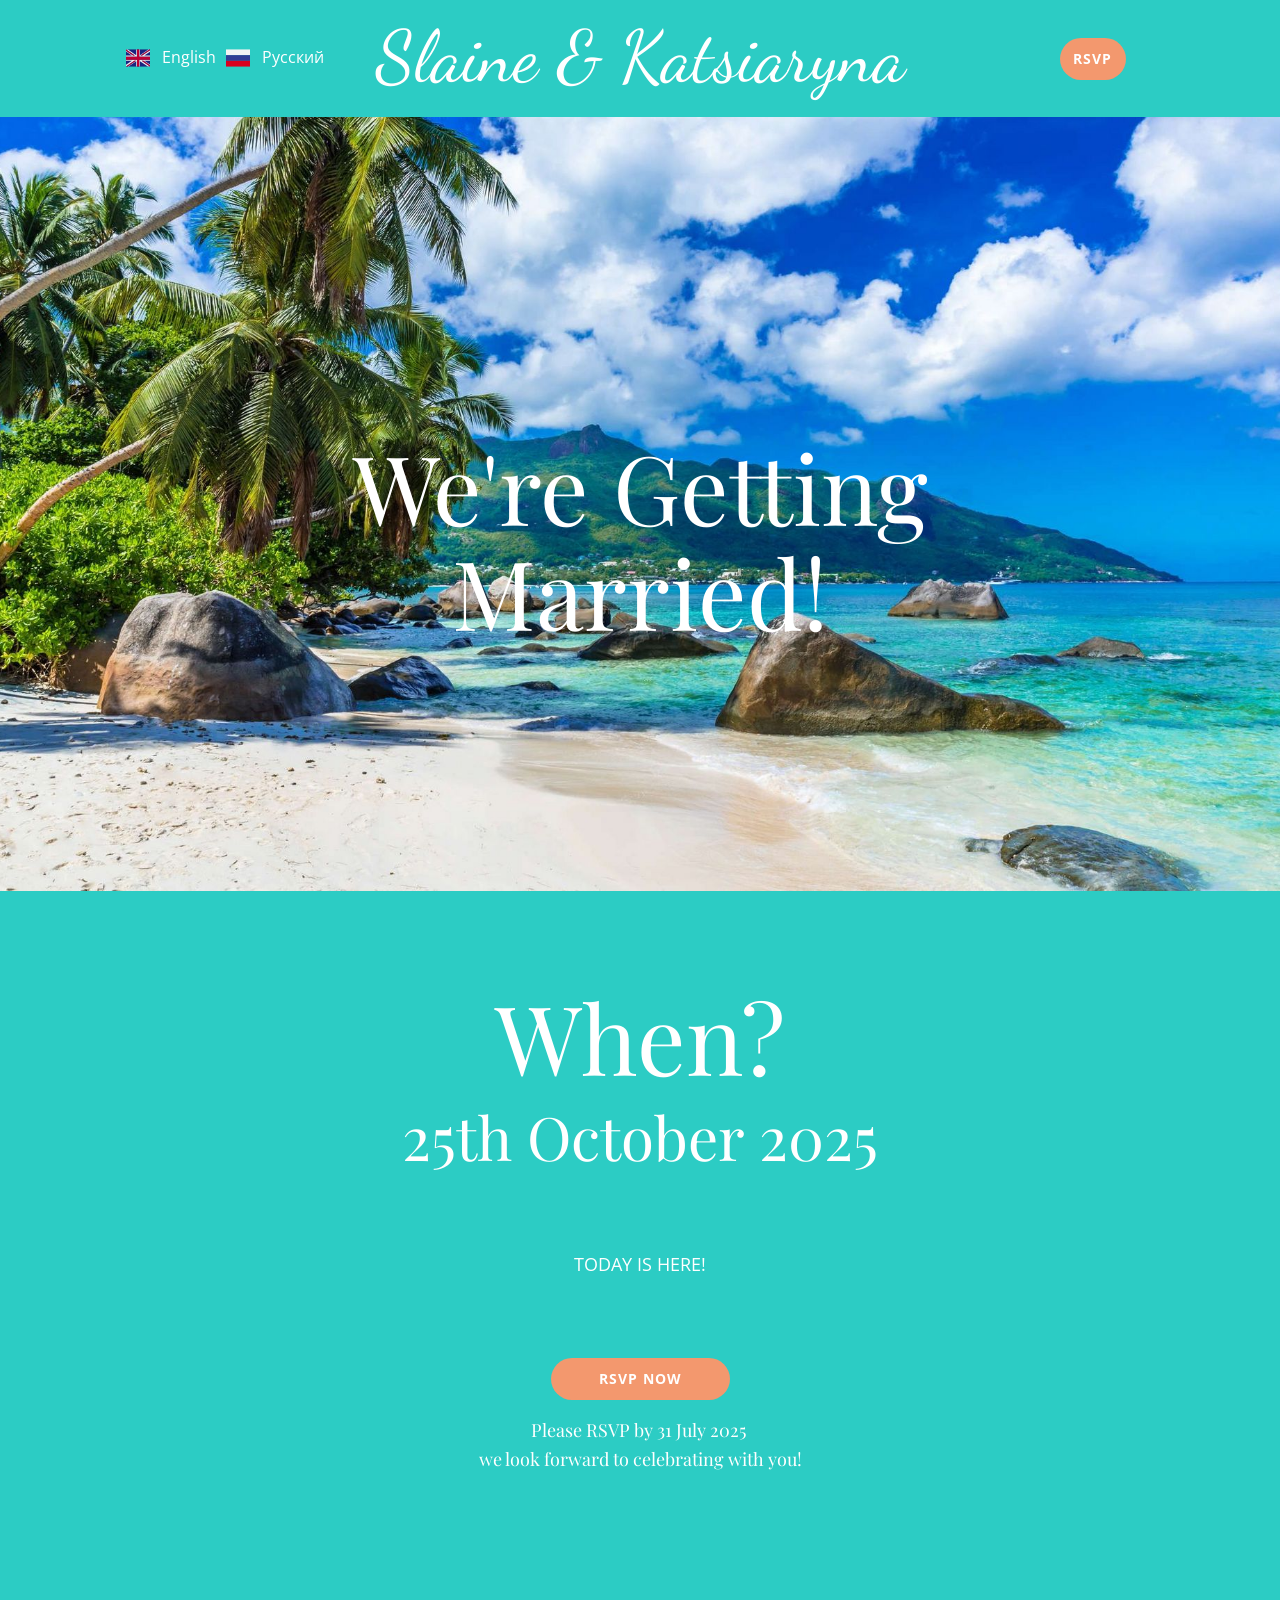
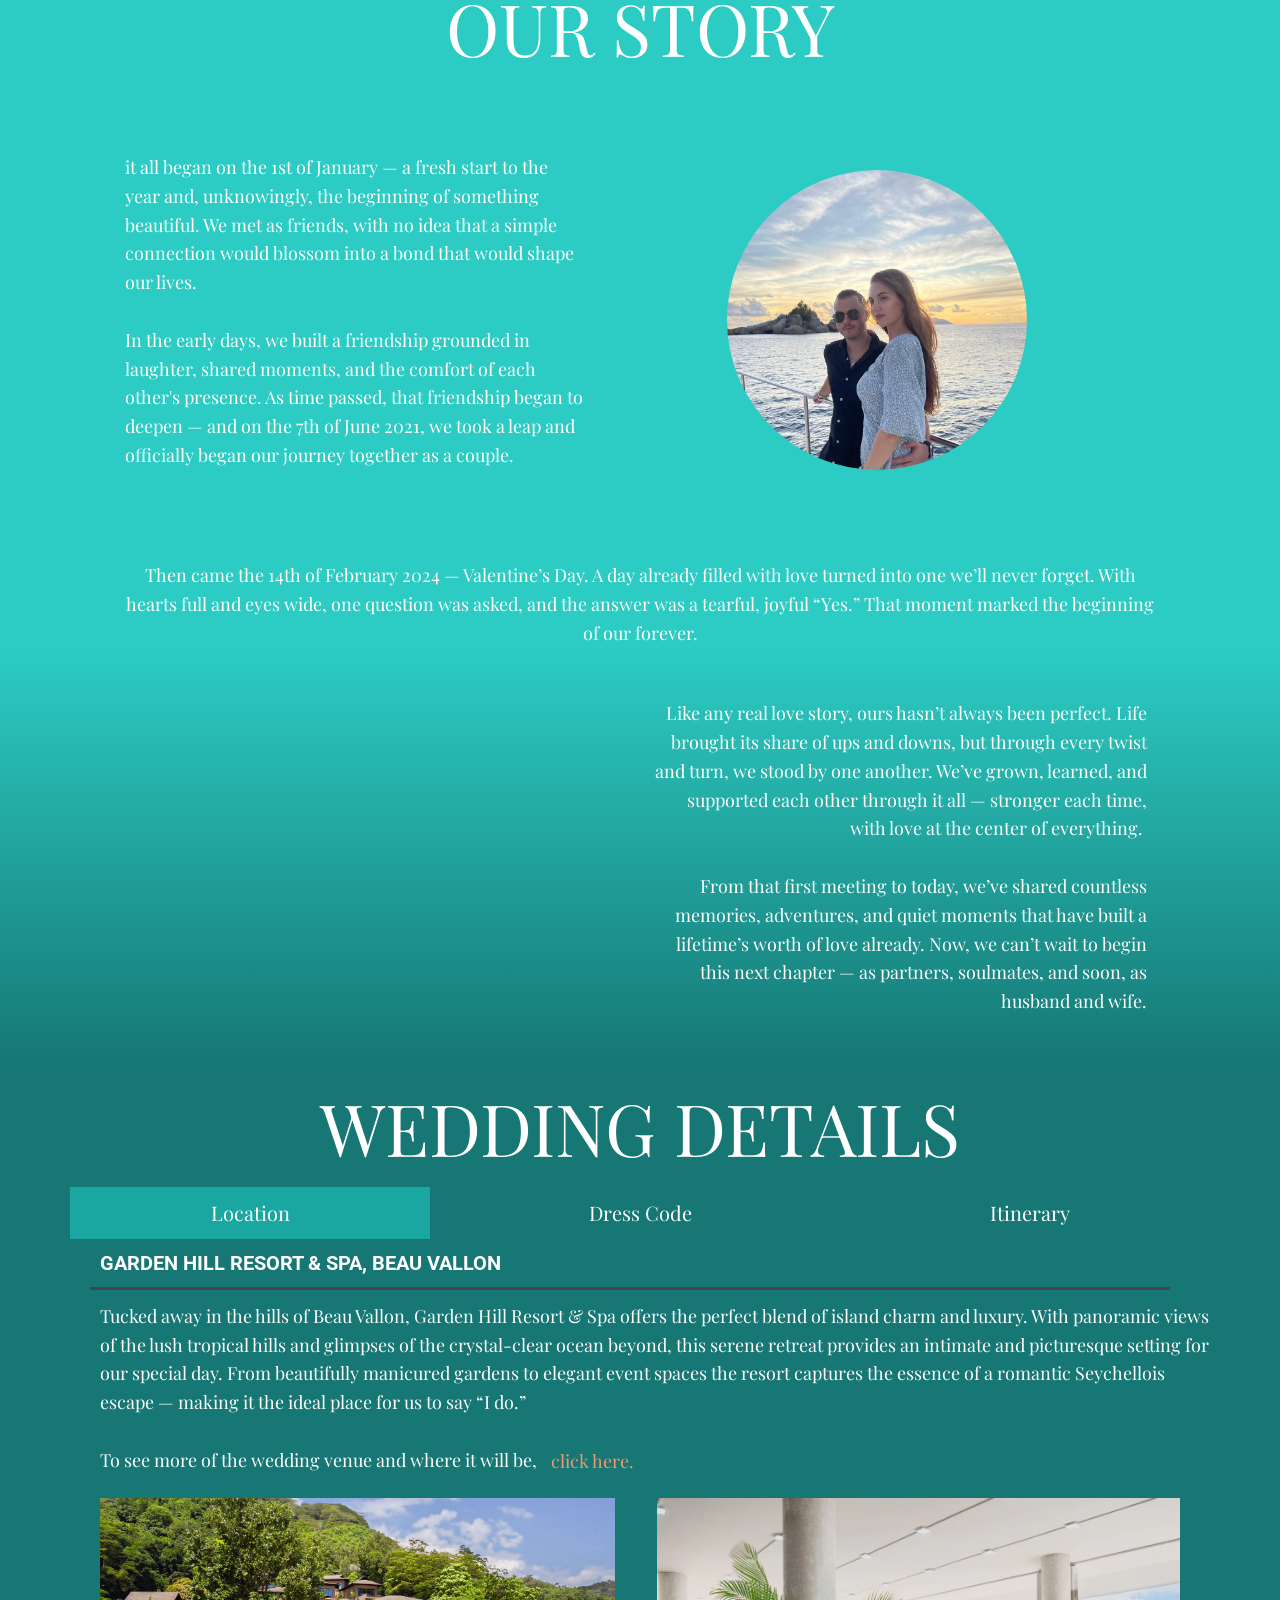
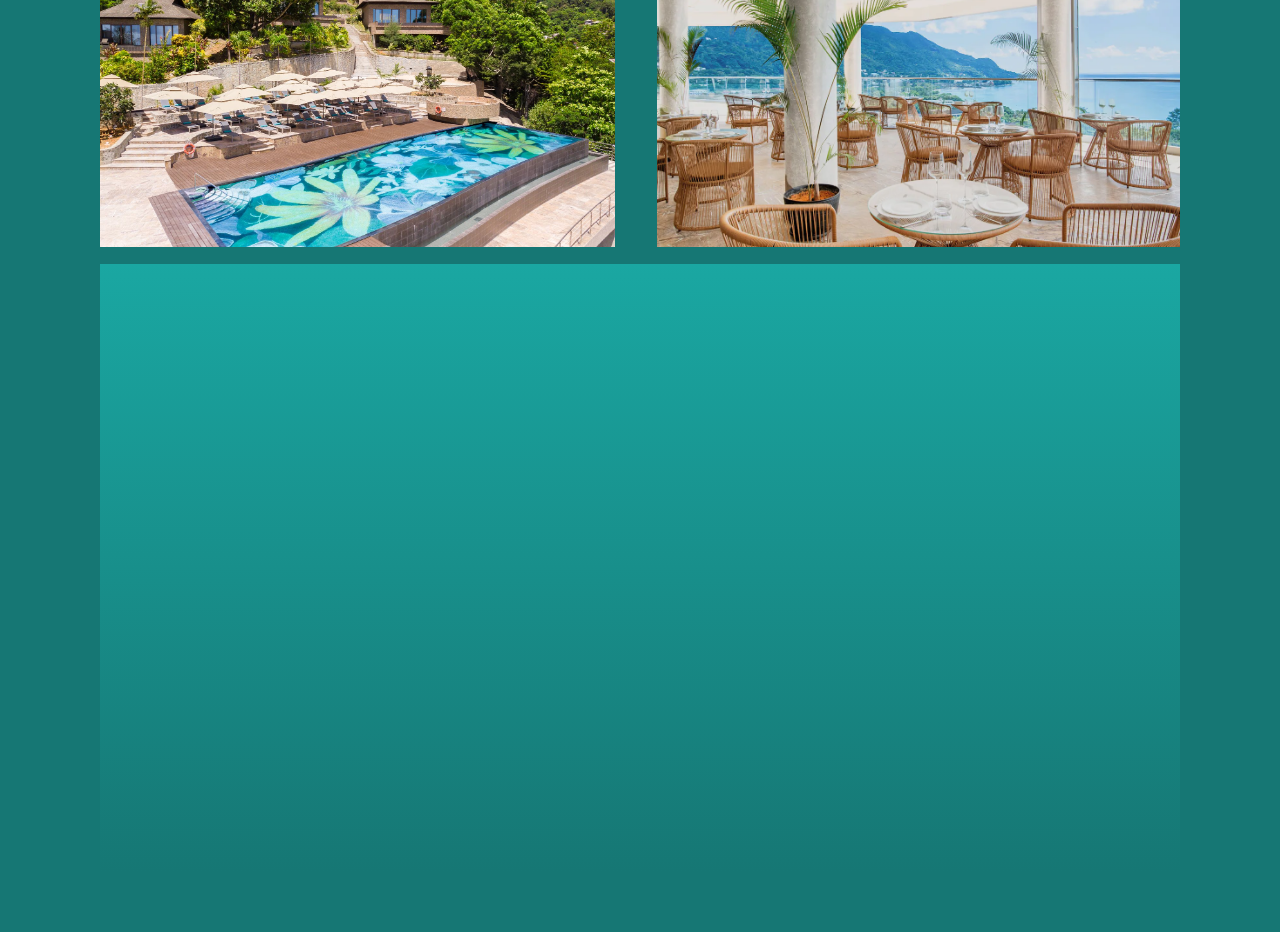
==== home.html @ f1f34ba7 ".." ====
<!DOCTYPE html>
<html style="font-size: 16px;" lang="en"><head>
    <meta name="viewport" content="width=device-width, initial-scale=1.0">
    <meta charset="utf-8">
    <meta name="keywords" content="Slaine &amp;amp; Katsiaryna​, We&amp;apos;re Getting Married!, When?, 25th October 2025, OUR STORY">
    <meta name="description" content="Slaine &amp; Katsiaryna are inviting you to our wedding! 25th October 2025!!">
    <title>home</title>
    <link rel="stylesheet" href="nicepage.css" media="screen">
<link rel="stylesheet" href="home.css" media="screen">
    <script class="u-script" type="text/javascript" src="jquery.js" defer=""></script>
    <script class="u-script" type="text/javascript" src="nicepage.js" defer=""></script>
    <meta name="generator" content="SlaineHillier">
    <link rel="icon" href="images/WhatsAppImage2025-06-17at22.52.05_2400e79b.jpg">
    <link id="u-theme-google-font" rel="stylesheet" href="https://fonts.googleapis.com/css?family=Roboto:100,100i,300,300i,400,400i,500,500i,700,700i,900,900i|Open+Sans:300,300i,400,400i,500,500i,600,600i,700,700i,800,800i">
    <link id="u-page-google-font" rel="stylesheet" href="https://fonts.googleapis.com/css?family=Playfair+Display:400,400i,500,500i,600,600i,700,700i,800,800i,900,900i|Dancing+Script:400,500,600,700">
    
    
    
    
    
    
    
    
    <script type="application/ld+json">{
		"@context": "http://schema.org",
		"@type": "Organization",
		"name": "slaineAndKat"
}</script>
    <meta name="theme-color" content="#f3986e">
    <meta property="og:title" content="home">
    <meta property="og:description" content="Slaine &amp; Katsiaryna are inviting you to our wedding! 25th October 2025!!">
    <meta property="og:type" content="website">
  <meta data-intl-tel-input-cdn-path="intlTelInput/"></head>
  <body data-path-to-root="./" data-include-products="false" class="u-body u-overlap u-xl-mode" data-lang="en"><header class="u-header u-palette-4-base u-sticky u-sticky-c829 u-header" id="sec-a82b" data-animation-name="" data-animation-duration="0" data-animation-delay="0" data-animation-direction=""><style class="u-sticky-style" data-style-id="c829">.u-sticky-fixed.u-sticky-c829, .u-body.u-sticky-fixed .u-sticky-c829 {
box-shadow: 5px 5px 20px 0 rgba(0,0,0,0.4) !important
}.u-sticky-fixed.u-sticky-c829:before, .u-body.u-sticky-fixed .u-sticky-c829:before {
borders: top right bottom left !important; border-color: #2cccc4 !important; border-width: 2px !important
}</style><div class="u-clearfix u-sheet u-sheet-1">
        <h1 class="u-align-left u-custom-font u-text u-text-body-alt-color u-text-default u-text-1" data-lang-en="<a class=&quot;u-active-none u-border-none u-btn u-button-link u-button-style u-hover-none u-none u-text-body-alt-color u-block-control u-btn-1&quot; data-href=&quot;39707619&quot; style=&quot;background-image: none; padding-top: 0px; padding-bottom: 0px; padding-left: 0px; padding-right: 0px&quot; data-block=&quot;2&quot; data-block-type=&quot;Button,TextButton&quot;>Slaine &amp;amp; Katsiaryna​</a>" data-lang-ru="Slaine &amp;amp; Katsiaryna​">
          <a class="u-active-none u-border-none u-btn u-button-link u-button-style u-hover-none u-none u-text-body-alt-color u-btn-1" data-href="home.html">Slaine &amp; Katsiaryna </a>
        </h1>
        <div class="u-language u-language-content-icon-text u-language-layout-icons u-spacing-10 u-language-1">
          <a class="u-language-top-url u-language-url u-text-body-alt-color" data-lang-text="English" href="./home.html" data-language="en"><span class="u-icon u-language-en u-language-icon u-icon-1"><svg xmlns="http://www.w3.org/2000/svg" xmlns:xlink="http://www.w3.org/1999/xlink" version="1.1" xml:space="preserve" class="u-svg-content" viewBox="0 0 112 112" x="0px" y="0px" style="width: 1em; height: 1em;"><rect y="16" fill="#19237F" width="112" height="80"></rect><path fill="#EDEDED" d="M47.8,16h3.5v33.7H0v-4.8h27.5L0,25.9v-3.8l33.2,22.8h7.7L0,16.8V16h8.8l39,26.9V16z M75,44.9h-7.7L109.4,16
	h-5.1L65.1,42.9V16h-3.4v33.7H112v-4.8H85.4L112,26.6v-7L75,44.9z M61.7,96h3.4V70.7l37,25.3h9.9v-0.8L73.2,68.7H81l31,21.2v-3.1
	L85.4,68.7H112v-4.8H61.7V96z M0,68.7h27.5L0,87.7v7.8l39.1-26.8h7.8L7.1,96H11l36.8-25.3V96h3.5V63.9H0V68.7z"></path><path fill="#BD0034" d="M112,16v3.6L75,44.9h-7.7L109.4,16H112z M73.2,68.7L112,95.2v-5.3L81,68.7H73.2z M40.9,44.9L0,16.8v5.3
	l33.2,22.8C33.2,44.9,40.9,44.9,40.9,44.9z M39.1,68.7L0,95.5V96h7.1l39.8-27.3H39.1z M61.7,16H51.3v33.7H0v14.2h51.3V96h10.4V63.9
	H112V49.7H61.7V16z"></path></svg></span>
          </a>
          <a class="u-language-top-url u-language-url u-text-body-alt-color" data-lang-text="Русский" href="./ru/home.html" data-language="ru"><span class="u-icon u-language-icon u-language-ru u-icon-2"><svg xmlns="http://www.w3.org/2000/svg" xmlns:xlink="http://www.w3.org/1999/xlink" version="1.1" xml:space="preserve" class="u-svg-content" viewBox="0 0 112 112" x="0px" y="0px" style="width: 1em; height: 1em;"><rect y="16" fill="#F4F4F4" width="112" height="26.7"></rect><rect y="42.7" fill="#323E95" width="112" height="26.7"></rect><rect y="69.3" fill="#D8001E" width="112" height="26.7"></rect></svg></span>
          </a>
        </div>
        <a href="mailto:slaine.katsiaryna@gmail.com?subject=Wedding%20RSVP" class="u-btn u-btn-round u-button-style u-hover-palette-1-light-1 u-palette-1-base u-radius u-btn-2" data-lang-en="{&quot;content&quot;:&quot;RSVP&quot;,&quot;href&quot;:&quot;mailto:slaine.katsiaryna@gmail.com?subject=Wedding%20RSVP&quot;}" data-lang-ru="{&quot;content&quot;:&quot;​Подтвердить&quot;,&quot;href&quot;:&quot;mailto:slainehillier@hotmail.co.uk?subject=Wedding%20RSVP&quot;}">RSVP</a>
      </div></header>
    <section class="u-clearfix u-image u-section-1" id="sec-0681" data-image-width="2157" data-image-height="1440">
      <div class="u-clearfix u-sheet u-valign-middle u-sheet-1">
        <div class="u-align-center u-container-style u-group u-opacity u-opacity-0 u-palette-4-base u-radius u-shape-round u-group-1">
          <div class="u-container-layout u-container-layout-1">
            <h1 class="u-custom-font u-font-playfair-display u-text u-text-default u-text-1">We're Getting Married!</h1>
          </div>
        </div>
      </div>
    </section>
    <section class="u-clearfix u-palette-4-base u-section-2" id="sec-7e87">
      <div class="u-clearfix u-sheet u-sheet-1">
        <h2 class="u-custom-font u-font-playfair-display u-text u-text-default u-text-1">When?</h2>
        <h2 class="u-custom-font u-font-playfair-display u-text u-text-default u-text-2">25th October 2025</h2>
        <div class="u-countdown u-hidden-sm u-hidden-xs u-countdown-1" data-timer-id="a8a6" data-type="to-date" data-target-date="Fri, 24 Oct 2025 22:02:51 GMT" data-for="everyone" data-direction="down" data-after-count="message" data-time-left="750m" data-target-number="100" data-start-time="Fri Apr 18 2025 13:55:35 GMT+0400 (Arabian Standard Time)" data-frequency="1s" data-redirect-url="https://">
          <div class="u-countdown-wrapper u-spacing-20">
            <div class="u-countdown-item u-countdown-years u-hidden u-spacing-10">
              <div class="u-countdown-counter u-custom-font u-font-playfair-display u-countdown-counter-1"><div class="u-countdown-number">0</div><div class="u-countdown-number u-hidden">0</div></div>
              <div class="u-countdown-label u-countdown-label-1">Years</div>
            </div>
            <div class="u-countdown-separator u-custom-font u-font-playfair-display u-hidden u-countdown-separator-1">:</div>
            <div class="u-countdown-days u-countdown-item u-spacing-10">
              <div class="u-countdown-counter u-custom-font u-font-playfair-display u-countdown-counter-2"><div class="u-countdown-number">1</div><div class="u-countdown-number">8</div><div class="u-countdown-number">9</div></div>
              <div class="u-countdown-label u-countdown-label-2">Days</div>
            </div>
            <div class="u-countdown-separator u-custom-font u-font-playfair-display u-countdown-separator-2">:</div>
            <div class="u-countdown-hours u-countdown-item u-spacing-10">
              <div class="u-countdown-counter u-custom-font u-font-playfair-display u-countdown-counter-3"><div class="u-countdown-number">1</div><div class="u-countdown-number">2</div></div>
              <div class="u-countdown-label u-countdown-label-3">Hours</div>
            </div>
            <div class="u-countdown-separator u-custom-font u-font-playfair-display u-countdown-separator-3">:</div>
            <div class="u-countdown-item u-countdown-minutes u-spacing-10">
              <div class="u-countdown-counter u-custom-font u-font-playfair-display u-countdown-counter-4"><div class="u-countdown-number">2</div><div class="u-countdown-number">9</div></div>
              <div class="u-countdown-label u-countdown-label-4">Minutes</div>
            </div>
            <div class="u-countdown-separator u-custom-font u-font-playfair-display u-countdown-separator-4">:</div>
            <div class="u-countdown-item u-countdown-seconds u-spacing-10">
              <div class="u-countdown-counter u-custom-font u-font-playfair-display u-countdown-counter-5"><div class="u-countdown-number">4</div><div class="u-countdown-number">1</div></div>
              <div class="u-countdown-label u-countdown-label-5">Seconds</div>
            </div>
            <div class="u-countdown-separator u-custom-font u-font-playfair-display u-hidden u-countdown-separator-5">:</div>
            <div class="u-countdown-item u-countdown-numbers u-hidden u-spacing-10">
              <div class="u-countdown-counter u-custom-font u-font-playfair-display u-countdown-counter-6"><div class="u-countdown-number">0</div><div class="u-countdown-number">0</div></div>
              <div class="u-countdown-label u-countdown-label-6">Items</div>
            </div>
          </div>
          <div class="u-countdown-message u-hidden u-countdown-message-1">
            <p>TODAY IS HERE!</p>
          </div>
        </div>
        <div class="u-countdown u-hidden-lg u-hidden-xl u-countdown-2" data-timer-id="e540" data-type="to-date" data-target-date="Sat, 25 Oct 2025 08:47:35 GMT" data-for="everyone" data-direction="down" data-after-count="message" data-time-left="750m" data-target-number="100" data-start-time="Sat Jun 21 2025 17:16:04 GMT+0400 (Arabian Standard Time)" data-frequency="1s" data-redirect-url="https://">
          <div class="u-countdown-wrapper u-spacing-20">
            <div class="u-countdown-item u-countdown-years u-hidden u-spacing-10">
              <div class="u-countdown-counter u-countdown-counter-7"><div class="u-countdown-number">0</div><div class="u-countdown-number u-hidden">0</div></div>
              <div class="u-countdown-label u-countdown-label-7">Years</div>
            </div>
            <div class="u-countdown-separator u-hidden u-countdown-separator-6">:</div>
            <div class="u-countdown-days u-countdown-item u-spacing-10">
              <div class="u-countdown-counter u-countdown-counter-8"><div class="u-countdown-number">1</div><div class="u-countdown-number">2</div><div class="u-countdown-number">9</div></div>
              <div class="u-countdown-label u-countdown-label-8">Days</div>
            </div>
            <div class="u-countdown-separator u-countdown-separator-7">:</div>
            <div class="u-countdown-hours u-countdown-item u-spacing-10">
              <div class="u-countdown-counter u-countdown-counter-9"><div class="u-countdown-number">1</div><div class="u-countdown-number">2</div></div>
              <div class="u-countdown-label u-countdown-label-9">Hours</div>
            </div>
            <div class="u-countdown-separator u-countdown-separator-8">:</div>
            <div class="u-countdown-item u-countdown-minutes u-spacing-10">
              <div class="u-countdown-counter u-countdown-counter-10"><div class="u-countdown-number">2</div><div class="u-countdown-number">9</div></div>
              <div class="u-countdown-label u-countdown-label-10">Minutes</div>
            </div>
            <div class="u-countdown-separator u-countdown-separator-9">:</div>
            <div class="u-countdown-item u-countdown-seconds u-spacing-10">
              <div class="u-countdown-counter u-countdown-counter-11"><div class="u-countdown-number">4</div><div class="u-countdown-number">3</div></div>
              <div class="u-countdown-label u-countdown-label-11">Seconds</div>
            </div>
            <div class="u-countdown-separator u-hidden u-countdown-separator-10">:</div>
            <div class="u-countdown-item u-countdown-numbers u-hidden u-spacing-10">
              <div class="u-countdown-counter u-countdown-counter-12"><div class="u-countdown-number">0</div><div class="u-countdown-number">0</div></div>
              <div class="u-countdown-label u-countdown-label-12">Items</div>
            </div>
          </div>
          <div class="u-countdown-message u-hidden">
            <p>TODAY IS THE DAY!</p>
          </div>
        </div>
        <a href="mailto:slaine.katsiaryna@gmail.com?subject=Wedding%20RSVP" class="u-btn u-btn-round u-button-style u-hover-palette-1-light-1 u-palette-1-base u-radius u-btn-1">RSVP NOW</a>
        <p class="u-align-center u-custom-font u-font-playfair-display u-text u-text-body-alt-color u-text-default u-text-3"> Please RSVP by 31 July 2025&nbsp;<br>we look forward to celebrating&nbsp;with&nbsp;you!
        </p>
      </div>
    </section>
    <section class="u-clearfix u-palette-4-base u-section-3" id="sec-58bf">
      <div class="u-clearfix u-sheet u-valign-bottom-lg u-valign-bottom-md u-valign-bottom-xl u-sheet-1">
        <h1 class="u-custom-font u-font-playfair-display u-text u-text-body-alt-color u-text-default u-text-1">OUR STORY<br>
        </h1>
        <div class="data-layout-selected u-clearfix u-gutter-0 u-layout-wrap u-layout-wrap-1">
          <div class="u-gutter-0 u-layout">
            <div class="u-layout-row">
              <div class="u-align-center-xs u-container-style u-layout-cell u-size-30 u-layout-cell-1">
                <div class="u-container-layout u-container-layout-1">
                  <p class="u-align-center-lg u-align-center-md u-align-center-sm u-align-center-xl u-text u-text-body-alt-color u-text-default u-text-2">
                    <br>
                  </p>
                  <p class="u-align-left-lg u-align-left-md u-align-left-sm u-align-left-xl u-custom-font u-font-playfair-display u-text u-text-default u-text-3">i​t all began on the 1st of January — a fresh start to the year and, unknowingly, the beginning of something beautiful. We met as friends, with no idea that a simple connection would blossom into a bond that would shape our lives.&nbsp;<br>
                    <br>In the early days, we built a friendship grounded in laughter, shared moments, and the comfort of each other's presence. As time passed, that friendship began to deepen — and on the 7th of June 2021, we took a leap and officially began our journey together as a couple.&nbsp;
                  </p>
                </div>
              </div>
              <div class="u-align-left u-container-style u-layout-cell u-size-30 u-layout-cell-2">
                <div class="u-container-layout u-valign-middle u-container-layout-2">
                  <div alt="" class="u-image u-image-circle u-image-1" src="" data-image-width="1280" data-image-height="960"></div>
                </div>
              </div>
            </div>
          </div>
        </div>
      </div>
    </section>
    <section class="u-clearfix u-palette-4-base u-section-4" id="sec-3a05">
      <div class="u-clearfix u-sheet u-sheet-1">
        <p class="u-align-center u-custom-font u-font-playfair-display u-text u-text-1"> Then came the 14th of February 2024 — Valentine’s Day. A day already filled with love turned into one we’ll never forget. With hearts full and eyes wide, one question was asked, and the answer was a tearful, joyful “Yes.” That moment marked the beginning of our forever.</p>
      </div>
    </section>
    <section class="u-clearfix u-gradient u-section-5" id="carousel_5092">
      <div class="u-clearfix u-sheet u-valign-middle u-sheet-1">
        <div class="data-layout-selected u-clearfix u-gutter-0 u-layout-wrap u-layout-wrap-1">
          <div class="u-gutter-0 u-layout">
            <div class="u-layout-row">
              <div class="u-align-center u-container-style u-layout-cell u-size-30 u-layout-cell-1">
                <div class="u-container-layout u-valign-middle-lg u-valign-middle-md u-valign-middle-xl u-valign-top-sm u-valign-top-xs u-container-layout-1">
                  <div class="custom-expanded u-uploaded-video u-video u-video-1">
                    <div class="embed-responsive">
                      <video class="embed-responsive-item" data-autoplay="1" loop="" muted="1" autoplay="autoplay" playsinline="">
                        <source src="files/2313-Trim.mp4" type="video/mp4">
                        <p>Your browser does not support HTML5 video.</p>
                      </video>
                    </div>
                  </div>
                </div>
              </div>
              <div class="u-align-center-sm u-align-center-xs u-align-right-lg u-align-right-md u-align-right-xl u-container-style u-layout-cell u-size-30 u-layout-cell-2">
                <div class="u-container-layout u-valign-middle u-container-layout-2">
                  <p class="u-custom-font u-font-playfair-display u-text u-text-body-alt-color u-text-default u-text-1"> Like any real love story, ours hasn’t always been perfect. Life brought its share of ups and downs, but through every twist and turn, we stood by one another. We’ve grown, learned, and supported each other through it all — stronger each time, with love at the center of everything.&nbsp;<br>
                    <br>From that first meeting to today, we’ve shared countless memories, adventures, and quiet moments that have built a lifetime’s worth of love already. Now, we can’t wait to begin this next chapter — as partners, soulmates, and soon, as husband and wife.
                  </p>
                </div>
              </div>
            </div>
          </div>
        </div>
      </div>
    </section>
    <section class="u-align-left u-clearfix u-palette-3-base u-section-6" id="sec-8ad7">
      <div class="u-clearfix u-sheet u-sheet-1">
        <h1 class="u-custom-font u-font-playfair-display u-text u-text-default u-text-1">WEDDING DETAILS</h1>
        <div class="u-expanded-width u-tab-links-align-justify u-tabs u-tabs-1">
          <ul class="u-spacing-30 u-tab-list u-unstyled" role="tablist"><li class="u-tab-item" role="presentation"><a class="active u-active-palette-2-base u-button-style u-custom-font u-font-playfair-display u-hover-palette-3-base u-tab-link u-tab-link-1" id="link-tab-081f" href="#tab-081f" role="tab">Location</a>
</li><li class="u-tab-item" role="presentation"><a class="u-active-palette-2-base u-button-style u-custom-font u-font-playfair-display u-hover-palette-3-base u-tab-link u-tab-link-2" id="link-tab-4d57" href="#tab-4d57" role="tab">Dress Code</a>
</li><li class="u-tab-item" role="presentation"><a class="u-active-palette-2-base u-button-style u-custom-font u-font-playfair-display u-hover-palette-3-base u-tab-link u-tab-link-3" id="link-tab-3a42" href="#tab-3a42" role="tab">Itinerary</a>
</li></ul>
          <div class="u-tab-content">
            <div class="u-container-style u-tab-active u-tab-pane" id="tab-081f" role="tabpanel" aria-labelledby="link-tab-081f">
              <div class="u-container-layout u-container-layout-1">
                <h4 class="u-text u-text-default u-text-2">GARDEN HILL REsORT &amp; SPA, BEAU VALLON<br>
                </h4>
                <div class="u-border-3 u-border-grey-dark-1 u-hidden-xs u-line u-line-horizontal u-line-1"></div>
                <p class="u-custom-font u-font-playfair-display u-text u-text-3"> Tucked away in the hills of Beau Vallon, Garden Hill Resort &amp; Spa offers the perfect blend of island charm and luxury. With panoramic views of the lush tropical hills and glimpses of the crystal-clear ocean beyond, this serene retreat provides an intimate and picturesque setting for our special day. From beautifully manicured gardens to elegant event spaces the resort captures the essence of a romantic Seychellois escape — making it the ideal place for us to say “I do.”<br>
                  <br>To see more of the wedding venue and where it will be,
                </p>
                <p class="u-text u-text-default u-text-4">
                  <a class="u-active-none u-border-none u-btn u-button-link u-button-style u-custom-font u-font-playfair-display u-hover-none u-none u-text-palette-1-base u-btn-1" data-href="https://gardenshill-resort.com/" data-target="_blank">click here.</a>
                </p>
                <img class="custom-expanded u-image u-image-default u-image-1" src="images/4.jpg" alt="" data-image-width="1600" data-image-height="1199">
                <img class="u-image u-image-default u-image-2" src="images/042baa73.webp" alt="" data-image-width="1200" data-image-height="801">
                <div class="u-clearfix u-custom-html u-gradient u-hidden-lg u-hidden-md u-hidden-sm u-hidden-xs u-custom-html-1">
                  <iframe src="https://www.google.com/maps/embed?pb=!1m18!1m12!1m3!1d3976.9030096085153!2d55.43083407497871!3d-4.611377995363312!2m3!1f0!2f0!3f0!3m2!1i1024!2i768!4f13.1!3m3!1m2!1s0x22e028e575dfc751%3A0x171667e64c899093!2sGarden%20Hill%20Resort%20%26%20Spa!5e0!3m2!1sen!2ssc!4v1750181930437!5m2!1sen!2ssc" width="1080" height="600" style="border:0;" allowfullscreen="" loading="lazy" referrerpolicy="no-referrer-when-downgrade"></iframe>
                </div>
                <div class="custom-expanded u-clearfix u-custom-html u-gradient u-hidden-md u-hidden-sm u-hidden-xl u-hidden-xs u-custom-html-2">
                  <iframe src="https://www.google.com/maps/embed?pb=!1m18!1m12!1m3!1d3976.9030096085153!2d55.43083407497871!3d-4.611377995363312!2m3!1f0!2f0!3f0!3m2!1i1024!2i768!4f13.1!3m3!1m2!1s0x22e028e575dfc751%3A0x171667e64c899093!2sGarden%20Hill%20Resort%20%26%20Spa!5e0!3m2!1sen!2ssc!4v1750181930437!5m2!1sen!2ssc" width="940" height="600" style="border:0;" allowfullscreen="" loading="lazy" referrerpolicy="no-referrer-when-downgrade"></iframe>
                </div>
                <div class="u-clearfix u-custom-html u-expanded-width-md u-expanded-width-sm u-expanded-width-xs u-gradient u-hidden-lg u-hidden-sm u-hidden-xl u-hidden-xs u-custom-html-3">
                  <iframe src="https://www.google.com/maps/embed?pb=!1m18!1m12!1m3!1d3976.9030096085153!2d55.43083407497871!3d-4.611377995363312!2m3!1f0!2f0!3f0!3m2!1i1024!2i768!4f13.1!3m3!1m2!1s0x22e028e575dfc751%3A0x171667e64c899093!2sGarden%20Hill%20Resort%20%26%20Spa!5e0!3m2!1sen!2ssc!4v1750181930437!5m2!1sen!2ssc" width="720" height="600" style="border:0;" allowfullscreen="" loading="lazy" referrerpolicy="no-referrer-when-downgrade"></iframe>
                </div>
                <div class="u-clearfix u-custom-html u-expanded-width-sm u-expanded-width-xs u-gradient u-hidden-lg u-hidden-md u-hidden-xl u-hidden-xs u-custom-html-4">
                  <iframe src="https://www.google.com/maps/embed?pb=!1m18!1m12!1m3!1d3976.9030096085153!2d55.43083407497871!3d-4.611377995363312!2m3!1f0!2f0!3f0!3m2!1i1024!2i768!4f13.1!3m3!1m2!1s0x22e028e575dfc751%3A0x171667e64c899093!2sGarden%20Hill%20Resort%20%26%20Spa!5e0!3m2!1sen!2ssc!4v1750181930437!5m2!1sen!2ssc" width="540" height="600" style="border:0;" allowfullscreen="" loading="lazy" referrerpolicy="no-referrer-when-downgrade"></iframe>
                </div>
                <div class="u-clearfix u-custom-html u-expanded-width-xs u-gradient u-hidden-lg u-hidden-md u-hidden-sm u-hidden-xl u-custom-html-5">
                  <iframe src="https://www.google.com/maps/embed?pb=!1m18!1m12!1m3!1d3976.9030096085153!2d55.43083407497871!3d-4.611377995363312!2m3!1f0!2f0!3f0!3m2!1i1024!2i768!4f13.1!3m3!1m2!1s0x22e028e575dfc751%3A0x171667e64c899093!2sGarden%20Hill%20Resort%20%26%20Spa!5e0!3m2!1sen!2ssc!4v1750181930437!5m2!1sen!2ssc" width="340" height="340" style="border:0;" allowfullscreen="" loading="lazy" referrerpolicy="no-referrer-when-downgrade"></iframe>
                </div>
              </div>
            </div>
            <div class="u-container-style u-tab-pane" id="tab-4d57" role="tabpanel" aria-labelledby="link-tab-4d57">
              <div class="u-container-layout u-container-layout-2">
                <h4 class="u-text u-text-default u-text-5"> Color Palette: Jade • Ocean • Peacock • Red Sand</h4>
                <p class="u-custom-font u-font-playfair-display u-text u-text-default u-text-6">We are absolutely delighted to be celebrating with you at the beautiful Garden Hill Resort &amp; Spa on Mahé, Seychelles!<br>
                  <br>As the ceremony and reception will be held outdoors, surrounded by lush tropical gardens, we warmly invite you to dress in elegant, garden-inspired attire — light, festive, and comfortable.<br>
                  <br>To keep the day feeling special and in keeping with the setting, we kindly ask that guests avoid:<br>✧ Shorts<br>✧ Flip-flops or sandals<br>✧ Beachwear<br>
                  <br>What to wear?<br>Given the island warmth, we suggest light and breathable fabrics such as linen, cotton, chiffon, or silk blends — perfect for celebrating in style and comfort.<br>
                  <br>For ladies:<br>Flowy dresses, cocktail dresses, or elegant jumpsuits — breezy, chic, and easy to wear! Comfortable, dressy shoes are ideal (heels or flats). A sunhat or sunglasses might also come in handy for the day.<br>
                  <br>For gentlemen:<br>Lightweight trousers or chinos with a smart shirt (short-sleeve or long-sleeve). Loafers or dress shoes (no beachwear). There’s no need for a suit and tie — island elegance is just right!<br>
                  <br>Colour Palette — Required:<br>To create a beautiful, harmonious look and lovely keepsake photos, we kindly ask all our guests to dress within our chosen colour palette of Jade, Ocean, Peacock, and Red Sand.<br>Your effort will make the day even more special for everyone — and we can’t wait to see how wonderful you’ll all look!<br>
                  <br>We’re very much looking forward to celebrating together — surrounded by nature, in good spirits, dressed&nbsp;to&nbsp;impress!
                </p>
                <img class="u-expanded-width u-hidden-xs u-image u-image-round u-radius u-image-3" src="images/f275d8a1-79e5-424d-afbc-11f1dd460dcc.png" alt="" data-image-width="1536" data-image-height="1024">
                <div class="custom-expanded u-absolute-hcenter-xs u-border-3 u-border-grey-dark-1 u-hidden-xs u-line u-line-horizontal u-line-2"></div>
                <img class="u-hidden-lg u-hidden-md u-hidden-sm u-hidden-xl u-image u-image-default u-image-4" src="images/ColourScheme.jpg" alt="" data-image-width="1080" data-image-height="1164">
              </div>
            </div>
            <div class="u-container-style u-tab-pane" id="tab-3a42" role="tabpanel" aria-labelledby="link-tab-3a42">
              <div class="u-container-layout u-container-layout-3">
                <p class="u-custom-font u-font-playfair-display u-text u-text-default u-text-7"> We’re still putting the finishing touches on our wedding day plans — island style! 🌴<br> Please check back here soon for the full itinerary, including ceremony and celebration times, plus any extra tropical touches we have in store.<br> We can't wait to share this unforgettable day with you in paradise!
                </p>
              </div>
            </div>
          </div>
        </div>
      </div>
    </section>
    <style class="u-overlap-style">.u-overlap:not(.u-sticky-scroll) .u-header {
transparency: 40 !important
}</style>
    
    
    
    
  
</body></html>
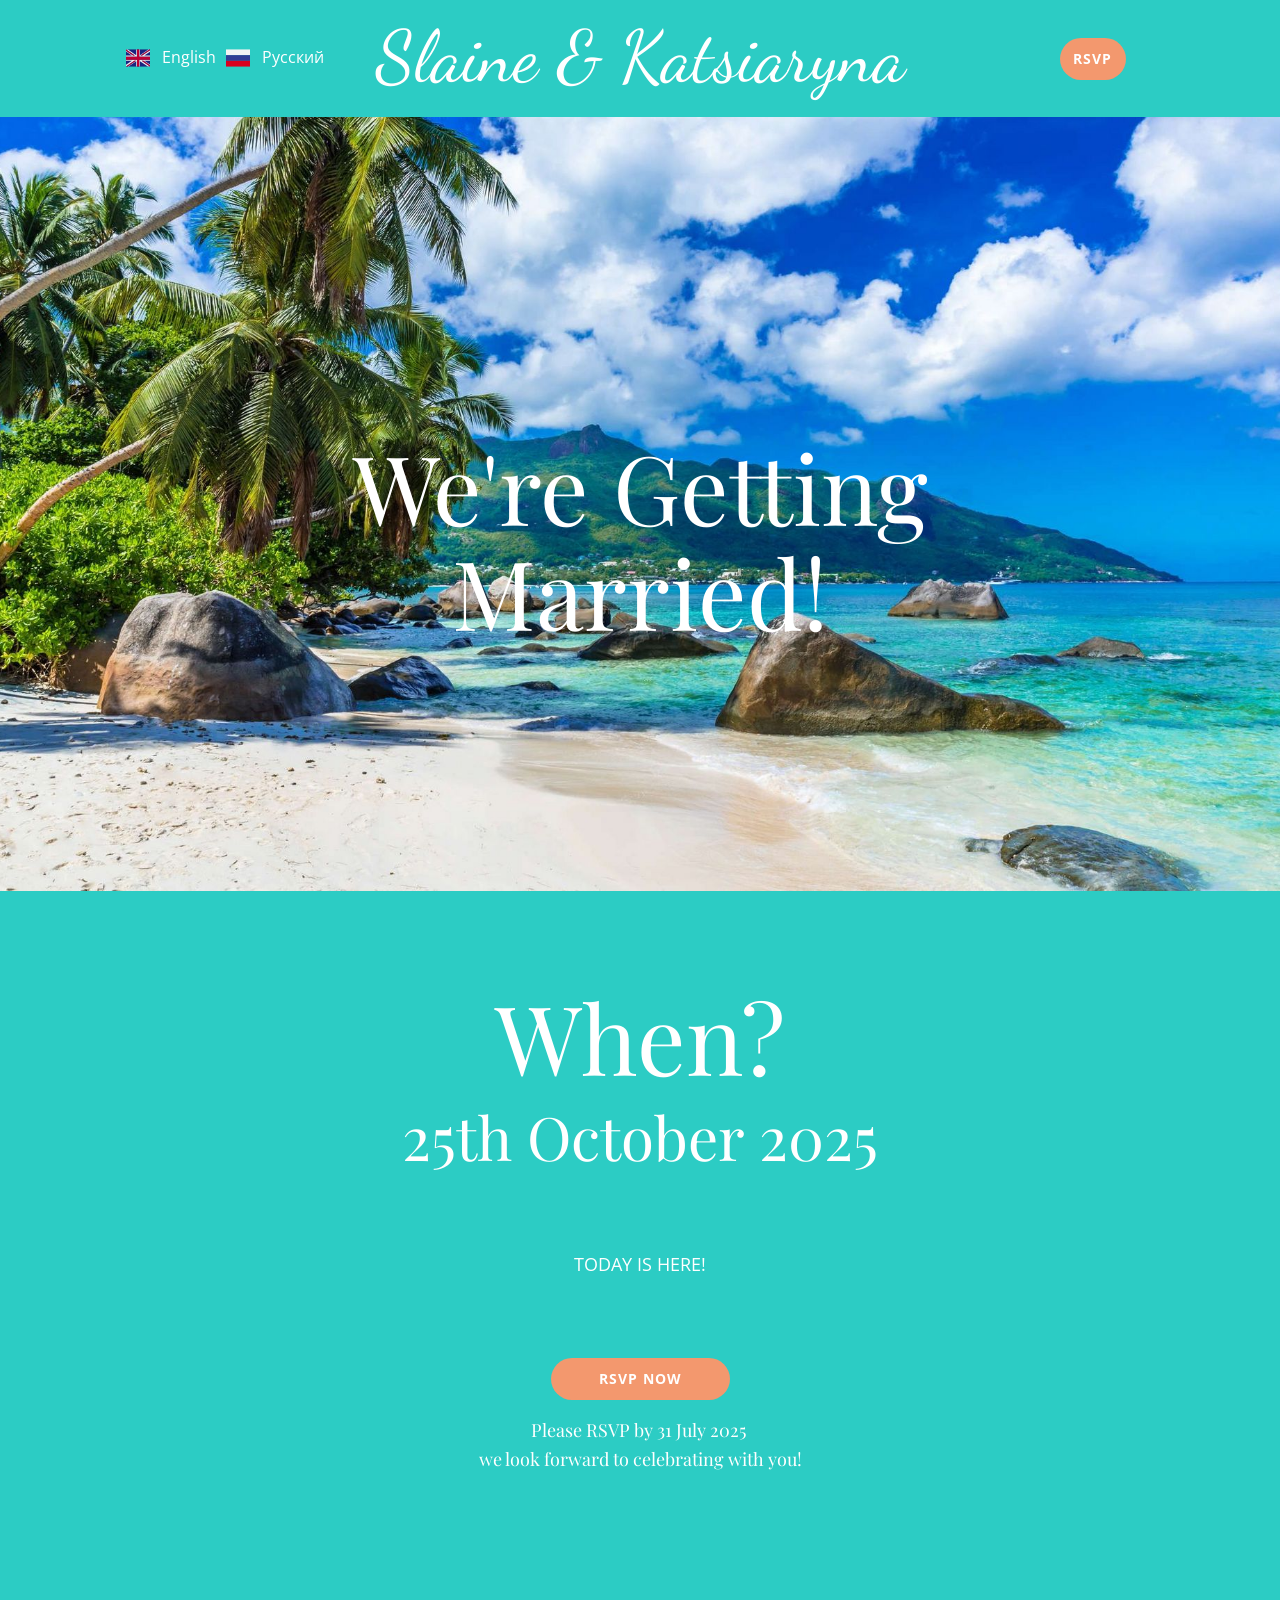
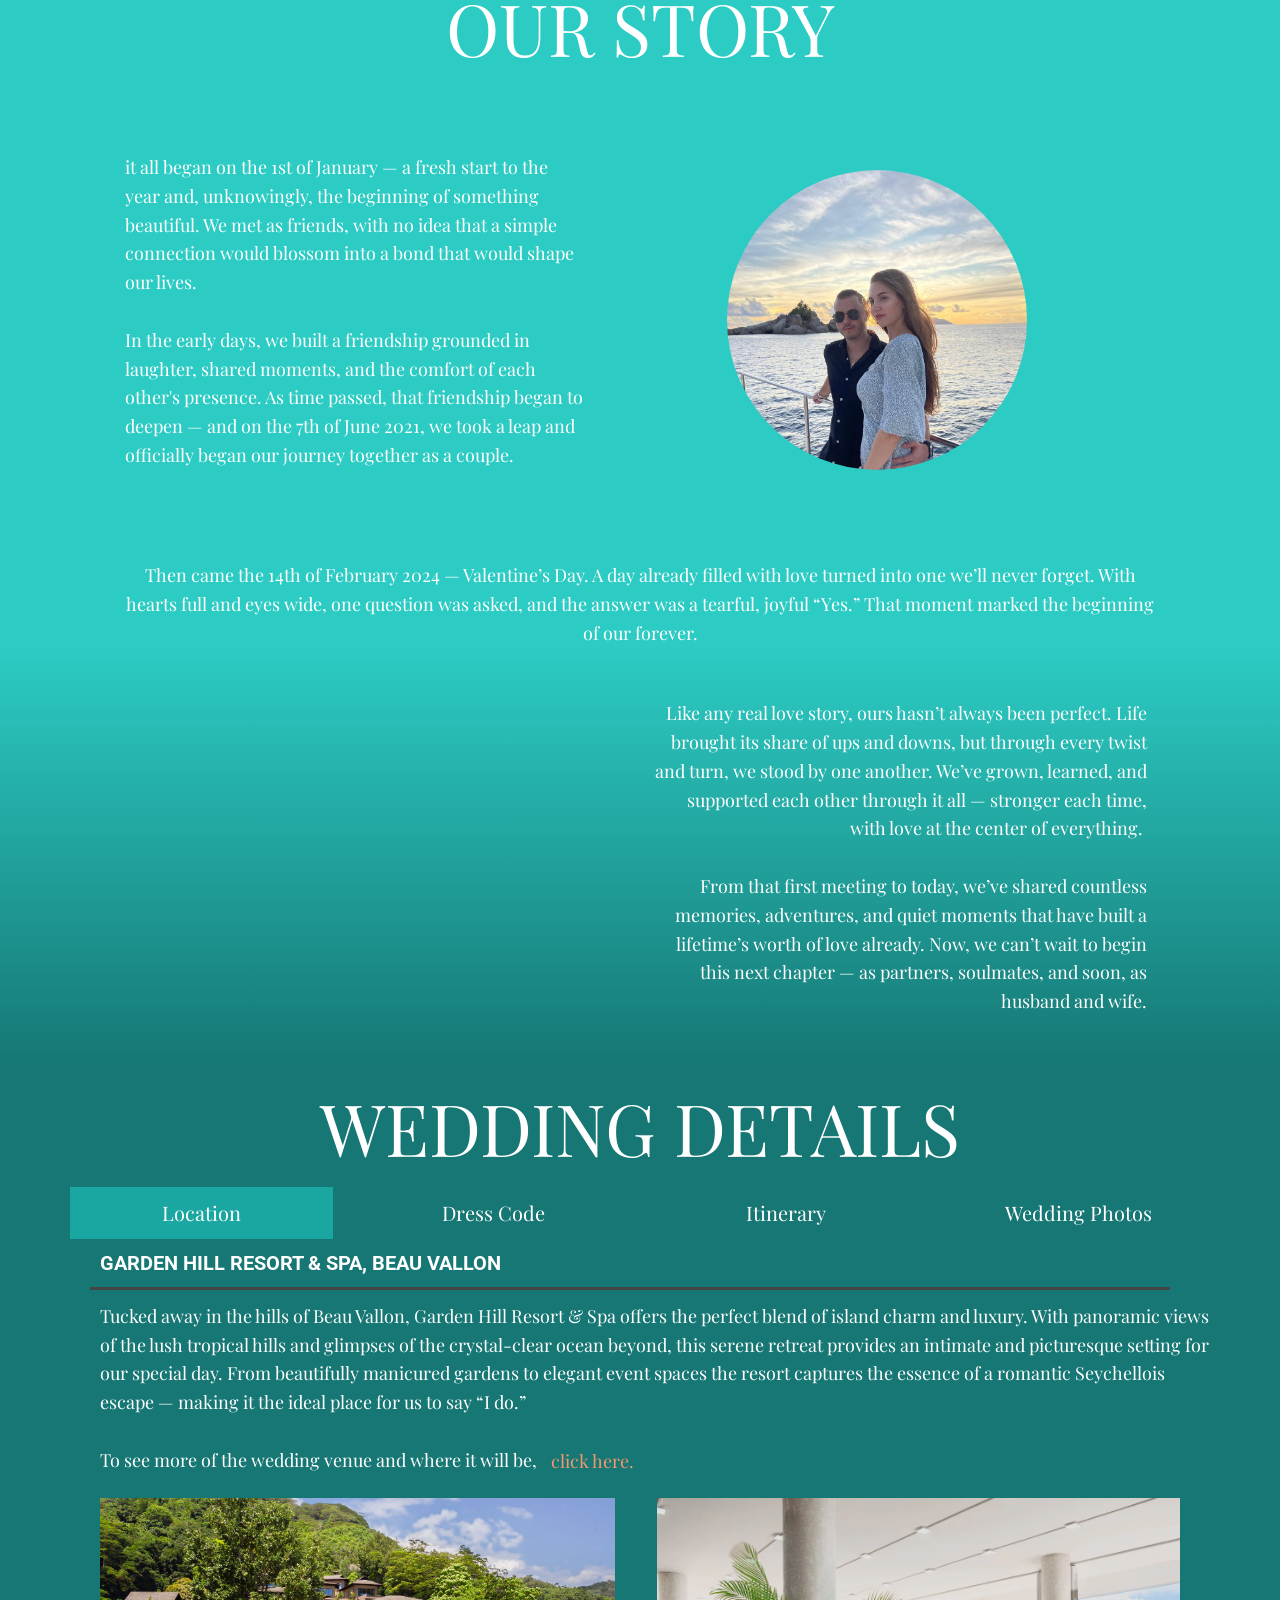
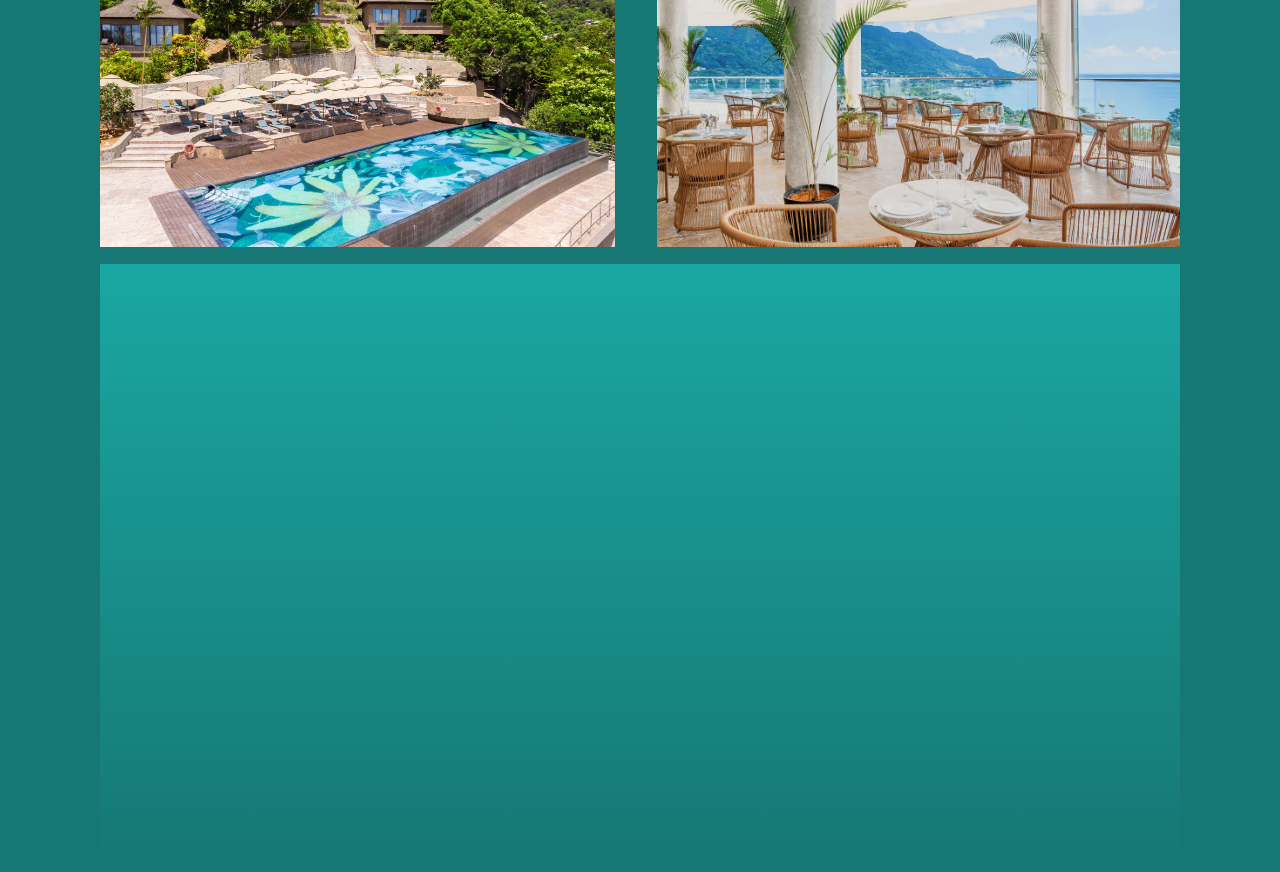
==== commit 26e73b27: "posting updated version" ====
--- a/home.html
+++ b/home.html
@@ -36,7 +36,7 @@
 }.u-sticky-fixed.u-sticky-c829:before, .u-body.u-sticky-fixed .u-sticky-c829:before {
 borders: top right bottom left !important; border-color: #2cccc4 !important; border-width: 2px !important
 }</style><div class="u-clearfix u-sheet u-sheet-1">
-        <h1 class="u-align-left u-custom-font u-text u-text-body-alt-color u-text-default u-text-1" data-lang-en="<a class=&quot;u-active-none u-border-none u-btn u-button-link u-button-style u-hover-none u-none u-text-body-alt-color u-block-control u-btn-1&quot; data-href=&quot;39707619&quot; style=&quot;background-image: none; padding-top: 0px; padding-bottom: 0px; padding-left: 0px; padding-right: 0px&quot; data-block=&quot;2&quot; data-block-type=&quot;Button,TextButton&quot;>Slaine &amp;amp; Katsiaryna​</a>" data-lang-ru="Slaine &amp;amp; Katsiaryna​">
+        <h1 class="u-align-left u-custom-font u-text u-text-body-alt-color u-text-default u-text-1" data-lang-en="<a class=&quot;u-active-none u-border-none u-btn u-button-link u-button-style u-hover-none u-none u-text-body-alt-color u-block-control u-btn-1&quot; data-href=&quot;39707619&quot; style=&quot;background-image: none&quot; data-block=&quot;2&quot; data-block-type=&quot;Button,TextButton&quot;>Slaine &amp;amp; Katsiaryna​</a>" data-lang-ru="Slaine &amp;amp; Katsiaryna​">
           <a class="u-active-none u-border-none u-btn u-button-link u-button-style u-hover-none u-none u-text-body-alt-color u-btn-1" data-href="home.html">Slaine &amp; Katsiaryna </a>
         </h1>
         <div class="u-language u-language-content-icon-text u-language-layout-icons u-spacing-10 u-language-1">
@@ -49,7 +49,7 @@
           <a class="u-language-top-url u-language-url u-text-body-alt-color" data-lang-text="Русский" href="./ru/home.html" data-language="ru"><span class="u-icon u-language-icon u-language-ru u-icon-2"><svg xmlns="http://www.w3.org/2000/svg" xmlns:xlink="http://www.w3.org/1999/xlink" version="1.1" xml:space="preserve" class="u-svg-content" viewBox="0 0 112 112" x="0px" y="0px" style="width: 1em; height: 1em;"><rect y="16" fill="#F4F4F4" width="112" height="26.7"></rect><rect y="42.7" fill="#323E95" width="112" height="26.7"></rect><rect y="69.3" fill="#D8001E" width="112" height="26.7"></rect></svg></span>
           </a>
         </div>
-        <a href="mailto:slaine.katsiaryna@gmail.com?subject=Wedding%20RSVP" class="u-btn u-btn-round u-button-style u-hover-palette-1-light-1 u-palette-1-base u-radius u-btn-2" data-lang-en="{&quot;content&quot;:&quot;RSVP&quot;,&quot;href&quot;:&quot;mailto:slaine.katsiaryna@gmail.com?subject=Wedding%20RSVP&quot;}" data-lang-ru="{&quot;content&quot;:&quot;​Подтвердить&quot;,&quot;href&quot;:&quot;mailto:slainehillier@hotmail.co.uk?subject=Wedding%20RSVP&quot;}">RSVP</a>
+        <a href="mailto:slaine.katsiaryna@gmail.com?subject=Wedding%20RSVP" class="u-btn u-btn-round u-button-style u-hover-palette-1-light-1 u-palette-1-base u-radius u-btn-2" data-lang-en="{&quot;content&quot;:&quot;RSVP&quot;,&quot;href&quot;:&quot;mailto:slaine.katsiaryna@gmail.com?subject=Wedding%20RSVP&quot;}" data-lang-ru="{&quot;content&quot;:&quot;​Подтвердить&quot;,&quot;href&quot;:&quot;mailto:slaine.katsiaryna@gmail.com?subject=Wedding%20RSVP&quot;}">RSVP</a>
       </div></header>
     <section class="u-clearfix u-image u-section-1" id="sec-0681" data-image-width="2157" data-image-height="1440">
       <div class="u-clearfix u-sheet u-valign-middle u-sheet-1">
@@ -72,22 +72,22 @@
             </div>
             <div class="u-countdown-separator u-custom-font u-font-playfair-display u-hidden u-countdown-separator-1">:</div>
             <div class="u-countdown-days u-countdown-item u-spacing-10">
-              <div class="u-countdown-counter u-custom-font u-font-playfair-display u-countdown-counter-2"><div class="u-countdown-number">1</div><div class="u-countdown-number">8</div><div class="u-countdown-number">9</div></div>
+              <div class="u-countdown-counter u-custom-font u-font-playfair-display u-countdown-counter-2"><div class="u-countdown-number">7</div><div class="u-countdown-number">2</div><div class="u-countdown-number u-hidden">9</div></div>
               <div class="u-countdown-label u-countdown-label-2">Days</div>
             </div>
             <div class="u-countdown-separator u-custom-font u-font-playfair-display u-countdown-separator-2">:</div>
             <div class="u-countdown-hours u-countdown-item u-spacing-10">
-              <div class="u-countdown-counter u-custom-font u-font-playfair-display u-countdown-counter-3"><div class="u-countdown-number">1</div><div class="u-countdown-number">2</div></div>
+              <div class="u-countdown-counter u-custom-font u-font-playfair-display u-countdown-counter-3"><div class="u-countdown-number">0</div><div class="u-countdown-number">3</div></div>
               <div class="u-countdown-label u-countdown-label-3">Hours</div>
             </div>
             <div class="u-countdown-separator u-custom-font u-font-playfair-display u-countdown-separator-3">:</div>
             <div class="u-countdown-item u-countdown-minutes u-spacing-10">
-              <div class="u-countdown-counter u-custom-font u-font-playfair-display u-countdown-counter-4"><div class="u-countdown-number">2</div><div class="u-countdown-number">9</div></div>
+              <div class="u-countdown-counter u-custom-font u-font-playfair-display u-countdown-counter-4"><div class="u-countdown-number">5</div><div class="u-countdown-number">6</div></div>
               <div class="u-countdown-label u-countdown-label-4">Minutes</div>
             </div>
             <div class="u-countdown-separator u-custom-font u-font-playfair-display u-countdown-separator-4">:</div>
             <div class="u-countdown-item u-countdown-seconds u-spacing-10">
-              <div class="u-countdown-counter u-custom-font u-font-playfair-display u-countdown-counter-5"><div class="u-countdown-number">4</div><div class="u-countdown-number">1</div></div>
+              <div class="u-countdown-counter u-custom-font u-font-playfair-display u-countdown-counter-5"><div class="u-countdown-number">0</div><div class="u-countdown-number">7</div></div>
               <div class="u-countdown-label u-countdown-label-5">Seconds</div>
             </div>
             <div class="u-countdown-separator u-custom-font u-font-playfair-display u-hidden u-countdown-separator-5">:</div>
@@ -209,6 +209,7 @@
           <ul class="u-spacing-30 u-tab-list u-unstyled" role="tablist"><li class="u-tab-item" role="presentation"><a class="active u-active-palette-2-base u-button-style u-custom-font u-font-playfair-display u-hover-palette-3-base u-tab-link u-tab-link-1" id="link-tab-081f" href="#tab-081f" role="tab">Location</a>
 </li><li class="u-tab-item" role="presentation"><a class="u-active-palette-2-base u-button-style u-custom-font u-font-playfair-display u-hover-palette-3-base u-tab-link u-tab-link-2" id="link-tab-4d57" href="#tab-4d57" role="tab">Dress Code</a>
 </li><li class="u-tab-item" role="presentation"><a class="u-active-palette-2-base u-button-style u-custom-font u-font-playfair-display u-hover-palette-3-base u-tab-link u-tab-link-3" id="link-tab-3a42" href="#tab-3a42" role="tab">Itinerary</a>
+</li><li class="u-tab-item" role="presentation"><a class="u-active-palette-2-base u-button-style u-custom-font u-font-playfair-display u-hover-palette-3-base u-tab-link u-tab-link-4" id="link-tab-af58" href="#tab-af58" role="tab">Wedding Photos</a>
 </li></ul>
           <div class="u-tab-content">
             <div class="u-container-style u-tab-active u-tab-pane" id="tab-081f" role="tabpanel" aria-labelledby="link-tab-081f">
@@ -260,8 +261,61 @@
             </div>
             <div class="u-container-style u-tab-pane" id="tab-3a42" role="tabpanel" aria-labelledby="link-tab-3a42">
               <div class="u-container-layout u-container-layout-3">
-                <p class="u-custom-font u-font-playfair-display u-text u-text-default u-text-7"> We’re still putting the finishing touches on our wedding day plans — island style! 🌴<br> Please check back here soon for the full itinerary, including ceremony and celebration times, plus any extra tropical touches we have in store.<br> We can't wait to share this unforgettable day with you in paradise!
+                <p class="u-custom-font u-font-playfair-display u-text u-text-default u-text-7"> 🌺 Katsiaryna &amp; Slaine’s Wedding Celebration 🌴<br>
+                  <br>&nbsp;An unforgettable evening by the ocean&nbsp;<br>💌 3:00 PM – 4:00 PM | Guest Arrival &amp; Welcome<br> Arrive and be greeted with warm smiles, refreshing welcome drinks, and tropical music. The host will mingle with guests and guide everyone toward the ceremony area.&nbsp;<br>
+                  <br>💍 4:00 PM | The Ceremony<br> The groom awaits as the bride makes her graceful entrance, escorted by her father.<br> Exchange of vows, rings, and the beginning of a new chapter together.&nbsp;<br>
+                  <br>🍹 5:00 PM – 6:00 PM | Sunset Cocktail Hour<br> The newlyweds slip away to the beach for a romantic photoshoot.<br> Guests enjoy cocktails, light bites, and lively entertainment from our host, while our videographer captures candid moments.&nbsp;<br>
+                  <br>🍽 6:00 PM – 7:00 PM | Wedding Dinner<br> Savor a delicious meal prepared with love, paired with refreshing drinks.&nbsp;<br>
+                  <br>🍰 7:15 PM | Cake Cutting<br> A sweet moment as the couple cuts the cake, followed by serving to guests.<br>
+                  <br>💃 7:30 PM | First Dance<br> The couple shares their first dance under the evening sky.&nbsp;<br>
+                  <br>🎶 8:00 PM – 11:00 PM | Dancing &amp; Celebration<br> Enjoy music, laughter, and interactive entertainment as we celebrate this joyous occasion.&nbsp;<br>
+                  <br>🌙 11:00 PM – Midnight | Closing &amp; Farewell<br> The evening winds down with final dances and heartfelt farewells as the ocean whispers its blessing.
                 </p>
+              </div>
+            </div>
+            <div class="u-container-style u-tab-pane" id="tab-af58" role="tabpanel" aria-labelledby="link-tab-af58">
+              <div class="u-container-layout u-container-layout-4">
+                <a href="https://drive.google.com/drive/folders/1Ffc_P3t-SzA6zKv-gFbVempztnt6Wnfr?usp=drive_link" class="u-btn u-btn-round u-button-style u-hover-palette-1-light-1 u-palette-1-base u-radius u-btn-2" target="_blank">All Wedding Photos</a>
+                <div class="u-expanded-width u-gallery u-layout-grid u-lightbox u-no-transition u-show-text-none u-gallery-1">
+                  <div class="u-gallery-inner u-gallery-inner-1">
+                    <div class="u-effect-hover-zoom u-gallery-item">
+                      <div class="u-back-slide" data-image-width="1080" data-image-height="1620">
+                        <img class="u-back-image u-expanded" src="images/A7408362.png">
+                      </div>
+                      <div class="u-over-slide u-shading u-over-slide-1"></div>
+                    </div>
+                    <div class="u-effect-hover-zoom u-gallery-item">
+                      <div class="u-back-slide" data-image-width="1080" data-image-height="1620">
+                        <img class="u-back-image u-expanded" src="images/A7408471.png">
+                      </div>
+                      <div class="u-over-slide u-shading u-over-slide-2"></div>
+                    </div>
+                    <div class="u-effect-hover-zoom u-gallery-item">
+                      <div class="u-back-slide" data-image-width="6568" data-image-height="4379">
+                        <img class="u-back-image u-expanded" src="images/A7403334.jpeg">
+                      </div>
+                      <div class="u-over-slide u-shading u-over-slide-3"></div>
+                    </div>
+                    <div class="u-effect-hover-zoom u-gallery-item">
+                      <div class="u-back-slide" data-image-width="7008" data-image-height="4672">
+                        <img class="u-back-image u-expanded" src="images/A7403481.jpeg">
+                      </div>
+                      <div class="u-over-slide u-shading u-over-slide-4"></div>
+                    </div>
+                    <div class="u-effect-hover-zoom u-gallery-item">
+                      <div class="u-back-slide" data-image-width="4515" data-image-height="6772">
+                        <img class="u-back-image u-expanded" src="images/A7408223.jpeg">
+                      </div>
+                      <div class="u-over-slide u-shading u-over-slide-5"></div>
+                    </div>
+                    <div class="u-effect-hover-zoom u-gallery-item">
+                      <div class="u-back-slide" data-image-width="3973" data-image-height="5959">
+                        <img class="u-back-image u-expanded" src="images/A7403535.jpeg">
+                      </div>
+                      <div class="u-over-slide u-shading u-over-slide-6"></div>
+                    </div>
+                  </div>
+                </div>
               </div>
             </div>
           </div>
--- a/nicepage.css
+++ b/nicepage.css
@@ -43604,10 +43604,6 @@
     font-size: 3rem;
   }
 
-  .u-header .u-btn-1 {
-    padding: 0;
-  }
-
   .u-header .u-language-1 {
     margin-top: 12px;
   }
--- a/home.css
+++ b/home.css
@@ -700,7 +700,7 @@
 }
 
 .u-section-6 .u-sheet-1 {
-  min-height: 416px;
+  min-height: 849px;
 }
 
 .u-section-6 .u-text-1 {
@@ -708,10 +708,10 @@
 }
 
 .u-section-6 .u-tabs-1 {
-  min-height: 237px;
+  min-height: 730px;
   height: auto;
   margin-top: 20px;
-  margin-bottom: 60px;
+  margin-bottom: 0;
 }
 
 .u-section-6 .u-tab-link-1 {
@@ -725,6 +725,11 @@
 }
 
 .u-section-6 .u-tab-link-3 {
+  background-image: none;
+  font-size: 1.25rem;
+}
+
+.u-section-6 .u-tab-link-4 {
   background-image: none;
   font-size: 1.25rem;
 }
@@ -849,11 +854,60 @@
   margin-top: 0;
 }
 
+.u-section-6 .u-container-layout-4 {
+  padding: 0 30px 30px;
+}
+
+.u-section-6 .u-btn-2 {
+  --radius: 6px;
+  font-weight: 700;
+  font-size: 0.9375rem;
+  margin: 35px auto 0;
+  padding: 8px 33px;
+}
+
+.u-section-6 .u-gallery-1 {
+  height: 539px;
+  margin-bottom: 0;
+  margin-top: 20px;
+}
+
+.u-section-6 .u-gallery-inner-1 {
+  grid-gap: 10px 10px;
+  grid-template-columns: auto auto auto;
+}
+
+.u-section-6 .u-over-slide-1 {
+  background-image: linear-gradient(0deg, rgba(0,0,0,0.2), rgba(0,0,0,0.2));
+  padding: 20px;
+}
+
+.u-section-6 .u-over-slide-2 {
+  background-image: linear-gradient(0deg, rgba(0,0,0,0.2), rgba(0,0,0,0.2));
+  padding: 20px;
+}
+
+.u-section-6 .u-over-slide-3 {
+  background-image: linear-gradient(0deg, rgba(0,0,0,0.2), rgba(0,0,0,0.2));
+  padding: 20px;
+}
+
+.u-section-6 .u-over-slide-4 {
+  background-image: linear-gradient(0deg, rgba(0,0,0,0.2), rgba(0,0,0,0.2));
+  padding: 20px;
+}
+
+.u-section-6 .u-over-slide-5 {
+  background-image: linear-gradient(0deg, rgba(0,0,0,0.2), rgba(0,0,0,0.2));
+  padding: 20px;
+}
+
+.u-section-6 .u-over-slide-6 {
+  background-image: linear-gradient(0deg, rgba(0,0,0,0.2), rgba(0,0,0,0.2));
+  padding: 20px;
+}
+
 @media (max-width: 1199px) {
-  .u-section-6 .u-sheet-1 {
-    min-height: 604px;
-  }
-
   .u-section-6 .u-tabs-1 {
     min-height: 243px;
   }
@@ -907,13 +961,18 @@
   .u-section-6 .u-line-2 {
     width: 880px;
   }
+
+  .u-section-6 .u-gallery-1 {
+    height: 439px;
+    margin-top: 41px;
+  }
+
+  .u-section-6 .u-gallery-inner-1 {
+    grid-template-columns: repeat(3, auto);
+  }
 }
 
 @media (max-width: 991px) {
-  .u-section-6 .u-sheet-1 {
-    min-height: 464px;
-  }
-
   .u-section-6 .u-line-1 {
     width: 720px;
   }
@@ -932,6 +991,14 @@
 
   .u-section-6 .u-line-2 {
     width: 660px;
+  }
+
+  .u-section-6 .u-gallery-1 {
+    height: 741px;
+  }
+
+  .u-section-6 .u-gallery-inner-1 {
+    grid-template-columns: repeat(2, auto);
   }
 }
 
@@ -948,6 +1015,10 @@
     font-size: 1rem;
   }
 
+  .u-section-6 .u-tab-link-4 {
+    font-size: 1rem;
+  }
+
   .u-section-6 .u-line-1 {
     width: 540px;
   }
@@ -987,16 +1058,24 @@
     padding-left: 10px;
     padding-right: 10px;
   }
+
+  .u-section-6 .u-container-layout-4 {
+    padding-left: 10px;
+    padding-right: 10px;
+  }
+
+  .u-section-6 .u-gallery-1 {
+    height: 2335px;
+  }
+
+  .u-section-6 .u-gallery-inner-1 {
+    grid-template-columns: repeat(1, auto);
+  }
 }
 
 @media (max-width: 575px) {
-  .u-section-6 .u-sheet-1 {
-    min-height: 514px;
-  }
-
   .u-section-6 .u-tabs-1 {
     min-height: 435px;
-    margin-bottom: 0;
   }
 
   .u-section-6 .u-line-1 {
@@ -1043,4 +1122,8 @@
   .u-section-6 .u-container-layout-3 {
     padding-bottom: 18px;
   }
+
+  .u-section-6 .u-gallery-1 {
+    height: 1437px;
+  }
 }
